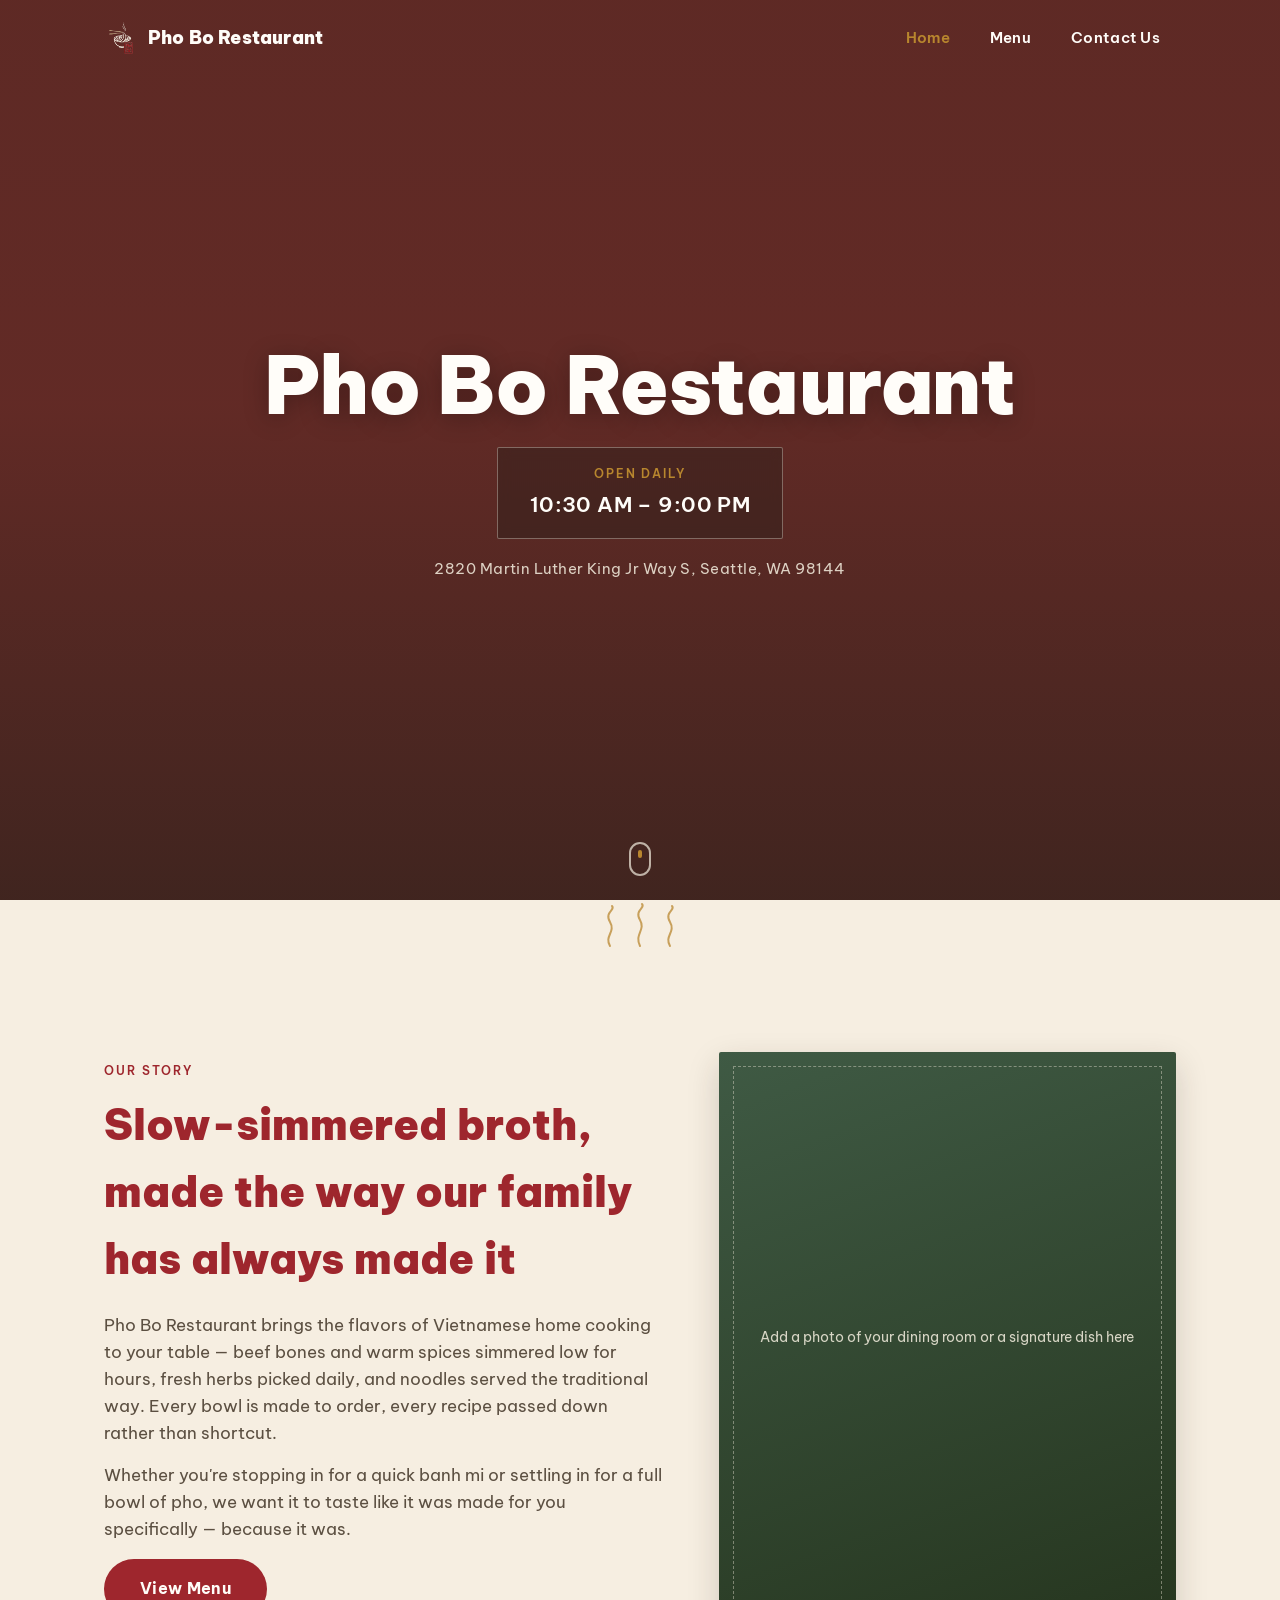
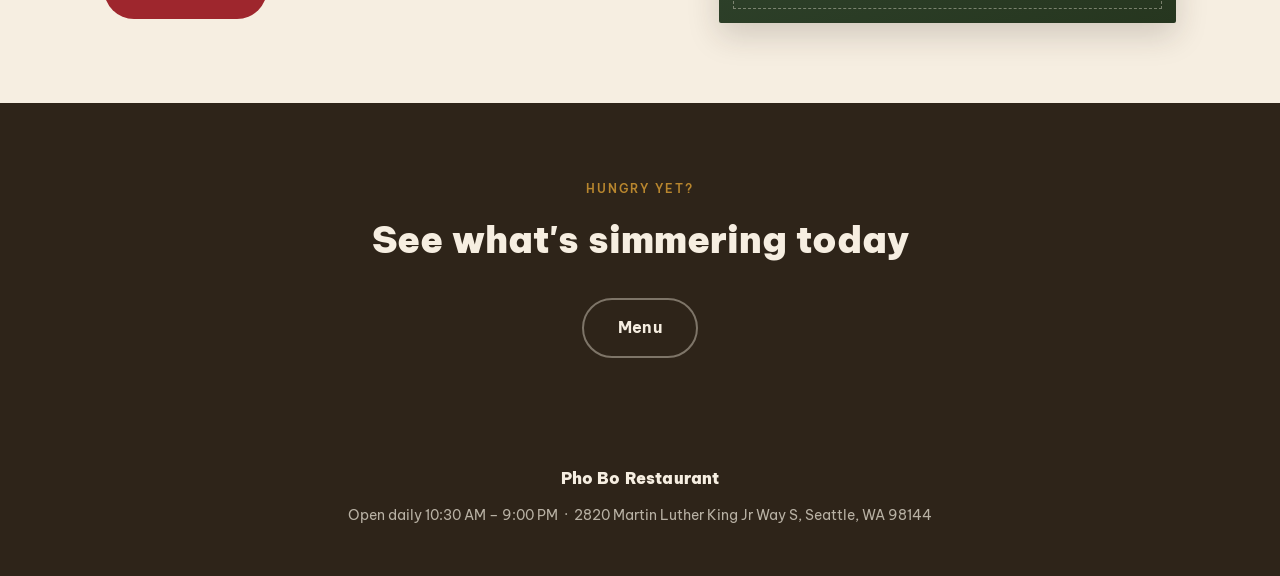
==== index.html @ 1dd61bc6 "add files" ====
<!DOCTYPE html>
<html lang="en">
<head>
<meta charset="UTF-8">
<meta name="viewport" content="width=device-width, initial-scale=1.0">
<title>Pho Bo Restaurant — Vietnamese Kitchen</title>
<meta name="description" content="Pho Bo Restaurant — authentic Vietnamese pho, banh mi, and drinks. Open every day 10:30am–9pm.">
<link rel="preconnect" href="https://fonts.googleapis.com">
<link rel="preconnect" href="https://fonts.gstatic.com" crossorigin>
<link href="https://fonts.googleapis.com/css2?family=Be+Vietnam+Pro:wght@400;500;600;700;900&display=swap" rel="stylesheet">
<link rel="icon" href="images/favicon.png" type="image/png">
<link rel="stylesheet" href="css/style.css">
</head>
<body>

<header class="site-header">
  <div class="wrap">
    <a href="index.html" class="brand">
      <img class="brand-mark brand-mark-light" src="images/logo-light.png" alt="Pho Bo Restaurant logo">
      <img class="brand-mark brand-mark-dark" src="images/logo-transparent.png" alt="Pho Bo Restaurant logo">
      Pho Bo Restaurant
    </a>
    <button class="nav-toggle" aria-label="Toggle navigation">
      <span></span><span></span><span></span>
    </button>
    <nav class="main-nav">
      <a href="index.html">Home</a>
      <a href="menu.html">Menu</a>
      <a href="contact.html">Contact Us</a>
    </nav>
  </div>
</header>

<section class="hero">
  <div class="hero-slides">
    <!-- Replace these background-image URLs with real photos of your food and drinks.
         Add as many .hero-slide divs as you like — the slideshow rotates through all of them. -->
    <div class="hero-slide is-active" style="background-image:url('images/banner-placeholder-1.jpg'); background-color:#7a2e2a;"></div>
    <div class="hero-slide" style="background-image:url('images/banner-placeholder-2.jpg'); background-color:#3f5a44;"></div>
    <div class="hero-slide" style="background-image:url('images/banner-placeholder-3.jpg'); background-color:#c79a45;"></div>
  </div>

  <div class="hero-content">
    <h1 class="hero-name">Pho Bo Restaurant</h1>

    <div class="hours-plaque">
      <span class="eyebrow">Open Daily</span>
      <span class="hours-line">10:30 AM – 9:00 PM</span>
    </div>

    <p class="hero-address">
      2820 Martin Luther King Jr Way S, Seattle, WA 98144
    </p>
  </div>

  <div class="hero-scroll-cue" aria-hidden="true"></div>
</section>

<div class="steam-divider" aria-hidden="true">
  <svg viewBox="0 0 120 40">
    <path class="s1" d="M30 38 C 24 28, 36 24, 30 14 C 24 4, 36 2, 32 -2"/>
    <path class="s2" d="M60 38 C 54 26, 66 22, 60 12 C 54 2, 66 0, 62 -4"/>
    <path class="s3" d="M90 38 C 84 28, 96 24, 90 14 C 84 4, 96 2, 92 -2"/>
  </svg>
</div>

<section class="intro">
  <div class="wrap">
    <div class="intro-copy">
      <span class="eyebrow">Our Story</span>
      <h2>Slow-simmered broth, made the way our family has always made it</h2>
      <p>
        Pho Bo Restaurant brings the flavors of Vietnamese home cooking to your table —
        beef bones and warm spices simmered low for hours, fresh herbs picked daily,
        and noodles served the traditional way. Every bowl is made to order, every
        recipe passed down rather than shortcut.
      </p>
      <p>
        Whether you're stopping in for a quick banh mi or settling in for a full bowl
        of pho, we want it to taste like it was made for you specifically — because it was.
      </p>
      <a href="menu.html" class="btn btn-primary">View Menu</a>
    </div>
    <div class="intro-figure">
      <div class="placeholder-label">Add a photo of your dining room or a signature dish here</div>
    </div>
  </div>
</section>

<section class="cta-section">
  <div class="wrap">
    <span class="eyebrow">Hungry Yet?</span>
    <h2>See what's simmering today</h2>
    <a href="menu.html" class="btn btn-outline">Menu</a>
  </div>
</section>

<footer class="site-footer">
  <div class="wrap">
    <div class="brand">Pho Bo Restaurant</div>
    <p>Open daily 10:30 AM – 9:00 PM &nbsp;·&nbsp; 2820 Martin Luther King Jr Way S, Seattle, WA 98144</p>
  </div>
</footer>

<script src="js/script.js"></script>
</body>
</html>
---- css/style.css ----
/* ============================================
   Pho Bo Restaurant — Design Tokens
   Palette drawn from Vietnamese lacquerware,
   broth, and herb-garnish colors.
   ============================================ */
:root {
  --color-lacquer: #9E262D;      /* brand red — sampled from the menu's category badges & logo stamp */
  --color-lacquer-dark: #711A20; /* shadow / hover state */
  --color-rust: #8A3620;         /* deep rust-brown — sampled from the cafe promo tag */
  --color-gold: #B8862E;         /* broth gold — secondary accent */
  --color-herb: #3F5A44;         /* herb green — tertiary accent for veg/tags */
  --color-rice: #F6EEE1;         /* rice-paper cream — sampled from the menu background */
  --color-rice-dark: #ECE0C8;    /* card / section background */
  --color-ink: #2E2419;          /* warm charcoal — primary text */
  --color-ink-soft: #5B4F41;     /* softened text */
  --color-white: #FFFDF9;

  --font-display: 'Be Vietnam Pro', sans-serif;
  --font-body: 'Be Vietnam Pro', sans-serif;

  --radius-plaque: 2px;
  --shadow-soft: 0 12px 32px rgba(42, 33, 27, 0.18);
  --shadow-card: 0 4px 16px rgba(42, 33, 27, 0.08);

  --max-width: 1120px;
}

* { box-sizing: border-box; }

html { scroll-behavior: smooth; }

body {
  margin: 0;
  font-family: var(--font-body);
  background: var(--color-rice);
  color: var(--color-ink);
  line-height: 1.6;
  -webkit-font-smoothing: antialiased;
}

img { max-width: 100%; display: block; }

a { color: inherit; text-decoration: none; }

.wrap {
  max-width: var(--max-width);
  margin: 0 auto;
  padding: 0 24px;
}

/* ============ Eyebrow / labels ============ */
.eyebrow {
  font-family: var(--font-display);
  font-weight: 600;
  font-size: 0.78rem;
  letter-spacing: 0.16em;
  text-transform: uppercase;
  color: var(--color-lacquer);
}

/* ============ Header / Nav ============ */
.site-header {
  position: fixed;
  top: 0;
  left: 0;
  right: 0;
  z-index: 100;
  padding: 18px 0;
  transition: background 0.35s ease, box-shadow 0.35s ease, padding 0.35s ease;
}

.site-header.is-solid {
  background: var(--color-rice);
  box-shadow: 0 2px 14px rgba(42, 33, 27, 0.10);
  padding: 12px 0;
}

.site-header .wrap {
  display: flex;
  align-items: center;
  justify-content: space-between;
}

.brand {
  font-family: var(--font-display);
  font-weight: 900;
  font-size: 1.15rem;
  letter-spacing: 0.01em;
  color: var(--color-white);
  display: flex;
  align-items: center;
  gap: 10px;
  transition: color 0.35s ease;
}

.site-header.is-solid .brand { color: var(--color-ink); }

.brand-mark {
  width: 34px;
  height: 34px;
  flex-shrink: 0;
  object-fit: contain;
  border-radius: 4px;
}
.brand-mark-dark { display: none; }
.site-header.is-solid .brand-mark-light { display: none; }
.site-header.is-solid .brand-mark-dark { display: block; }

nav.main-nav { display: flex; gap: 8px; align-items: center; }

nav.main-nav a {
  font-family: var(--font-display);
  font-weight: 600;
  font-size: 0.92rem;
  letter-spacing: 0.02em;
  color: var(--color-white);
  padding: 8px 16px;
  border-radius: 999px;
  transition: background 0.25s ease, color 0.35s ease;
}

.site-header.is-solid nav.main-nav a { color: var(--color-ink); }

nav.main-nav a:hover { background: rgba(255,255,255,0.14); }
.site-header.is-solid nav.main-nav a:hover { background: var(--color-rice-dark); }

nav.main-nav a.is-active { color: var(--color-gold); }
.site-header.is-solid nav.main-nav a.is-active { color: var(--color-lacquer); }

.nav-toggle {
  display: none;
  background: none;
  border: none;
  cursor: pointer;
  padding: 6px;
}
.nav-toggle span {
  display: block;
  width: 24px;
  height: 2px;
  background: var(--color-white);
  margin: 5px 0;
  transition: background 0.3s ease;
}
.site-header.is-solid .nav-toggle span { background: var(--color-ink); }

/* ============ Hero Banner (Home) ============ */
.hero {
  position: relative;
  height: 100svh;
  min-height: 560px;
  overflow: hidden;
  color: var(--color-white);
}

.hero-slides {
  position: absolute;
  inset: 0;
}

.hero-slide {
  position: absolute;
  inset: 0;
  background-size: cover;
  background-position: center;
  opacity: 0;
  transform: scale(1.06);
  transition: opacity 1.6s ease, transform 6s ease;
}

.hero-slide.is-active {
  opacity: 1;
  transform: scale(1);
  z-index: 1;
}

.hero::after {
  content: '';
  position: absolute;
  inset: 0;
  background: linear-gradient(180deg, rgba(42,33,27,0.35) 0%, rgba(42,33,27,0.30) 45%, rgba(42,33,27,0.72) 100%);
  z-index: 2;
}

.hero-content {
  position: relative;
  z-index: 3;
  height: 100%;
  display: flex;
  flex-direction: column;
  align-items: center;
  justify-content: center;
  text-align: center;
  padding: 100px 24px 60px;
}

.hero-name {
  font-family: var(--font-display);
  font-weight: 900;
  font-size: clamp(2.4rem, 7vw, 5rem);
  line-height: 1.02;
  letter-spacing: -0.01em;
  margin: 0 0 22px;
  text-shadow: 0 4px 24px rgba(0,0,0,0.28);
}

/* translucent lacquer plaque holding the hours */
.hours-plaque {
  background: rgba(42, 33, 27, 0.42);
  border: 1px solid rgba(244, 238, 223, 0.35);
  backdrop-filter: blur(6px);
  -webkit-backdrop-filter: blur(6px);
  border-radius: var(--radius-plaque);
  padding: 16px 32px;
  display: inline-flex;
  flex-direction: column;
  align-items: center;
  gap: 4px;
}

.hours-plaque .eyebrow { color: var(--color-gold); }

.hours-plaque .hours-line {
  font-family: var(--font-display);
  font-weight: 600;
  font-size: clamp(1rem, 2.4vw, 1.3rem);
  letter-spacing: 0.02em;
}

.hero-address {
  margin-top: 18px;
  font-size: 0.95rem;
  letter-spacing: 0.03em;
  color: rgba(244,238,223,0.85);
}

.hero-address .edit-flag {
  display: inline-block;
  margin-left: 6px;
  font-size: 0.72rem;
  color: var(--color-gold);
  border: 1px dashed rgba(199,154,69,0.6);
  padding: 1px 8px;
  border-radius: 999px;
}

.hero-scroll-cue {
  position: absolute;
  bottom: 24px;
  left: 50%;
  transform: translateX(-50%);
  z-index: 3;
  width: 22px;
  height: 34px;
  border: 2px solid rgba(244,238,223,0.7);
  border-radius: 20px;
}
.hero-scroll-cue::before {
  content: '';
  position: absolute;
  top: 6px;
  left: 50%;
  width: 4px;
  height: 8px;
  background: var(--color-gold);
  border-radius: 4px;
  transform: translateX(-50%);
  animation: cue-drip 1.8s ease-in-out infinite;
}
@keyframes cue-drip {
  0% { opacity: 1; top: 6px; }
  70% { opacity: 0; top: 18px; }
  100% { opacity: 0; top: 6px; }
}

/* ============ Steam divider (signature element) ============ */
.steam-divider {
  display: flex;
  justify-content: center;
  padding: 8px 0;
  color: var(--color-gold);
}
.steam-divider svg { width: 120px; height: 40px; overflow: visible; }
.steam-divider path {
  fill: none;
  stroke: currentColor;
  stroke-width: 2;
  stroke-linecap: round;
  opacity: 0.75;
}
.steam-divider path.s2 { animation: rise 4s ease-in-out infinite; }
.steam-divider path.s1 { animation: rise 4s ease-in-out infinite 0.6s; }
.steam-divider path.s3 { animation: rise 4s ease-in-out infinite 1.2s; }
@keyframes rise {
  0%, 100% { transform: translateY(0); opacity: 0.65; }
  50% { transform: translateY(-4px); opacity: 1; }
}
@media (prefers-reduced-motion: reduce) {
  .steam-divider path { animation: none !important; }
}

/* ============ Intro section ============ */
.intro {
  padding: 96px 0 80px;
}
.intro .wrap {
  display: grid;
  grid-template-columns: 1.1fr 0.9fr;
  gap: 56px;
  align-items: center;
}
.intro-copy h2 {
  font-family: var(--font-display);
  font-weight: 900;
  font-size: clamp(1.8rem, 3.4vw, 2.6rem);
  margin: 10px 0 20px;
  color: var(--color-lacquer);
}
.intro-copy p {
  color: var(--color-ink-soft);
  font-size: 1.05rem;
  margin: 0 0 16px;
  max-width: 52ch;
}
.intro-figure {
  position: relative;
  border-radius: var(--radius-plaque);
  overflow: hidden;
  box-shadow: var(--shadow-soft);
  aspect-ratio: 4/5;
  background: linear-gradient(160deg, var(--color-herb), #26361f);
}
.intro-figure .placeholder-label {
  position: absolute;
  inset: 0;
  display: flex;
  align-items: center;
  justify-content: center;
  text-align: center;
  color: rgba(244,238,223,0.85);
  font-size: 0.85rem;
  padding: 24px;
  border: 1px dashed rgba(244,238,223,0.4);
  margin: 14px;
}

/* ============ CTA section ============ */
.cta-section {
  background: var(--color-ink);
  color: var(--color-rice);
  padding: 72px 0;
  text-align: center;
}
.cta-section .eyebrow { color: var(--color-gold); }
.cta-section h2 {
  font-family: var(--font-display);
  font-weight: 900;
  font-size: clamp(1.7rem, 3.2vw, 2.3rem);
  margin: 10px 0 28px;
}

.btn {
  display: inline-flex;
  align-items: center;
  gap: 10px;
  font-family: var(--font-display);
  font-weight: 700;
  font-size: 1rem;
  letter-spacing: 0.02em;
  padding: 15px 34px;
  border-radius: 999px;
  border: 2px solid transparent;
  cursor: pointer;
  transition: transform 0.2s ease, background 0.25s ease, color 0.25s ease, border-color .25s ease;
}
.btn-primary {
  background: var(--color-lacquer);
  color: var(--color-white);
}
.btn-primary:hover { background: var(--color-lacquer-dark); transform: translateY(-2px); }

.btn-outline {
  background: transparent;
  color: var(--color-rice);
  border-color: rgba(244,238,223,0.4);
}
.btn-outline:hover { border-color: var(--color-gold); color: var(--color-gold); transform: translateY(-2px); }

.btn:focus-visible {
  outline: 3px solid var(--color-gold);
  outline-offset: 2px;
}

/* ============ Page hero (Menu / Contact) ============ */
.page-hero {
  padding: 150px 0 56px;
  background: var(--color-ink);
  color: var(--color-rice);
  position: relative;
}
.page-hero .eyebrow { color: var(--color-gold); }
.page-hero h1 {
  font-family: var(--font-display);
  font-weight: 900;
  font-size: clamp(2rem, 5vw, 3rem);
  margin: 10px 0 0;
}

/* ============ Menu page ============ */
.menu-section { padding: 56px 0 100px; }

.menu-tabs {
  display: flex;
  gap: 8px;
  flex-wrap: wrap;
  justify-content: center;
  margin-bottom: 44px;
  position: sticky;
  top: 72px;
  background: var(--color-rice);
  z-index: 20;
  padding: 12px 0;
}
.menu-tab {
  font-family: var(--font-display);
  font-weight: 600;
  font-size: 0.88rem;
  letter-spacing: 0.02em;
  padding: 9px 20px;
  border-radius: 999px;
  border: 1.5px solid var(--color-rice-dark);
  background: var(--color-white);
  color: var(--color-ink-soft);
  cursor: pointer;
  transition: all 0.2s ease;
}
.menu-tab:hover { border-color: var(--color-gold); }
.menu-tab.is-active {
  background: var(--color-lacquer);
  border-color: var(--color-lacquer);
  color: var(--color-white);
}

.menu-category { margin-bottom: 52px; scroll-margin-top: 130px; }
.menu-category-title {
  display: inline-block;
  font-family: var(--font-display);
  font-weight: 800;
  font-size: 1.05rem;
  letter-spacing: 0.02em;
  color: var(--color-white);
  background: var(--color-lacquer);
  border-radius: 6px;
  padding: 8px 18px;
  margin-bottom: 10px;
}
.menu-category-native {
  font-weight: 400;
  opacity: 0.85;
  font-size: 0.95em;
}
.menu-category-note {
  color: var(--color-ink-soft);
  font-size: 0.92rem;
  margin: 0 0 20px;
  max-width: 60ch;
}
.menu-group-title {
  font-family: var(--font-display);
  font-weight: 900;
  font-size: 1.7rem;
  color: var(--color-rust);
  margin: 0 0 28px;
  padding-bottom: 10px;
  border-bottom: 2px solid var(--color-rice-dark);
}

.menu-grid {
  display: grid;
  grid-template-columns: repeat(auto-fill, minmax(280px, 1fr));
  gap: 16px;
}

.menu-item {
  background: var(--color-white);
  border: 1px solid var(--color-rice-dark);
  border-radius: var(--radius-plaque);
  padding: 18px 20px;
  box-shadow: var(--shadow-card);
}
.menu-item-row {
  display: flex;
  justify-content: space-between;
  align-items: baseline;
  gap: 12px;
}
.menu-item-name {
  font-family: var(--font-display);
  font-weight: 700;
  font-size: 1.02rem;
}
.menu-item-price {
  font-family: var(--font-display);
  font-weight: 700;
  color: var(--color-lacquer);
  white-space: nowrap;
}
.menu-item-desc {
  margin: 6px 0 0;
  font-size: 0.9rem;
  color: var(--color-ink-soft);
}
.menu-item-tag {
  display: inline-block;
  margin-top: 8px;
  font-size: 0.68rem;
  letter-spacing: 0.06em;
  text-transform: uppercase;
  color: var(--color-herb);
  border: 1px solid var(--color-herb);
  border-radius: 999px;
  padding: 2px 9px;
}

.menu-group { margin-bottom: 64px; }

.star {
  color: var(--color-gold);
  margin-right: 4px;
}

.menu-item.is-popular { border-color: var(--color-gold); }

.menu-item-sizes {
  display: flex;
  gap: 14px;
  font-family: var(--font-display);
  font-weight: 700;
  color: var(--color-lacquer);
  white-space: nowrap;
  font-size: 0.92rem;
}
.menu-item-sizes span.size-label {
  color: var(--color-ink-soft);
  font-weight: 500;
  font-size: 0.78rem;
  display: block;
  text-transform: uppercase;
  letter-spacing: 0.04em;
}

.promo-banner {
  display: flex;
  flex-wrap: wrap;
  gap: 10px;
  align-items: center;
  justify-content: center;
  max-width: 640px;
  margin: 0 auto 40px;
  text-align: center;
  background: #F8E9B0;
  border: 1px solid #E8CE84;
  border-radius: var(--radius-plaque);
  padding: 12px 20px;
}
.promo-banner .promo-tag {
  font-family: var(--font-display);
  font-weight: 800;
  font-size: 0.85rem;
  letter-spacing: 0.03em;
  color: var(--color-white);
  background: var(--color-rust);
  border-radius: 999px;
  padding: 5px 16px;
}
.promo-banner span.promo-text {
  font-size: 0.9rem;
  color: var(--color-ink-soft);
}

.menu-footnote {
  max-width: 720px;
  margin: 40px auto 0;
  text-align: center;
  font-size: 0.82rem;
  font-style: italic;
  color: var(--color-ink-soft);
  border-top: 1px solid var(--color-rice-dark);
  padding-top: 20px;
}

.menu-upload-note {
  max-width: 640px;
  margin: 0 auto 48px;
  text-align: center;
  color: var(--color-ink-soft);
  background: var(--color-rice-dark);
  border-radius: var(--radius-plaque);
  padding: 16px 22px;
  font-size: 0.92rem;
}

/* ============ Contact page ============ */
.contact-section { padding: 64px 0 100px; }
.contact-grid {
  display: grid;
  grid-template-columns: 1fr 1fr;
  gap: 40px;
}
.contact-card {
  background: var(--color-white);
  border: 1px solid var(--color-rice-dark);
  border-radius: var(--radius-plaque);
  padding: 32px;
  box-shadow: var(--shadow-card);
}
.contact-card h3 {
  font-family: var(--font-display);
  font-size: 0.85rem;
  letter-spacing: 0.1em;
  text-transform: uppercase;
  color: var(--color-gold);
  margin: 0 0 14px;
}
.contact-detail {
  font-family: var(--font-display);
  font-weight: 700;
  font-size: 1.4rem;
  color: var(--color-ink);
  margin: 0 0 6px;
}
.contact-sub { color: var(--color-ink-soft); font-size: 0.95rem; margin: 0; }

.contact-hours-list {
  list-style: none;
  padding: 0;
  margin: 0;
}
.contact-hours-list li {
  display: flex;
  justify-content: space-between;
  padding: 9px 0;
  border-bottom: 1px solid var(--color-rice-dark);
  font-size: 0.95rem;
}
.contact-hours-list li:last-child { border-bottom: none; }

.map-embed {
  border-radius: var(--radius-plaque);
  overflow: hidden;
  aspect-ratio: 16/10;
  margin-top: 24px;
  box-shadow: var(--shadow-card);
  border: 1px solid var(--color-rice-dark);
}
.map-embed iframe { width: 100%; height: 100%; }

.email-note {
  margin-top: 24px;
  font-size: 0.88rem;
  color: var(--color-ink-soft);
  font-style: italic;
}

/* ============ Footer ============ */
.site-footer {
  background: var(--color-ink);
  color: rgba(244,238,223,0.7);
  padding: 36px 0;
  text-align: center;
  font-size: 0.85rem;
}
.site-footer .brand {
  color: var(--color-rice);
  justify-content: center;
  margin-bottom: 10px;
  font-size: 1rem;
}

/* ============ Responsive ============ */
@media (max-width: 860px) {
  .intro .wrap { grid-template-columns: 1fr; }
  .intro-figure { order: -1; aspect-ratio: 16/10; }
  .contact-grid { grid-template-columns: 1fr; }
}

@media (max-width: 720px) {
  nav.main-nav {
    position: fixed;
    top: 0; right: 0;
    height: 100vh;
    width: min(78vw, 320px);
    background: var(--color-ink);
    flex-direction: column;
    justify-content: center;
    align-items: flex-start;
    padding: 40px;
    gap: 6px;
    transform: translateX(100%);
    transition: transform 0.35s ease;
    z-index: 200;
  }
  nav.main-nav.is-open { transform: translateX(0); }
  nav.main-nav a { color: var(--color-rice) !important; width: 100%; padding: 12px 0; }
  .nav-toggle { display: block; z-index: 210; }
  .menu-tabs { top: 60px; }
}

@media (max-width: 480px) {
  .hours-plaque { padding: 14px 22px; }
  .intro { padding: 64px 0 56px; }
}
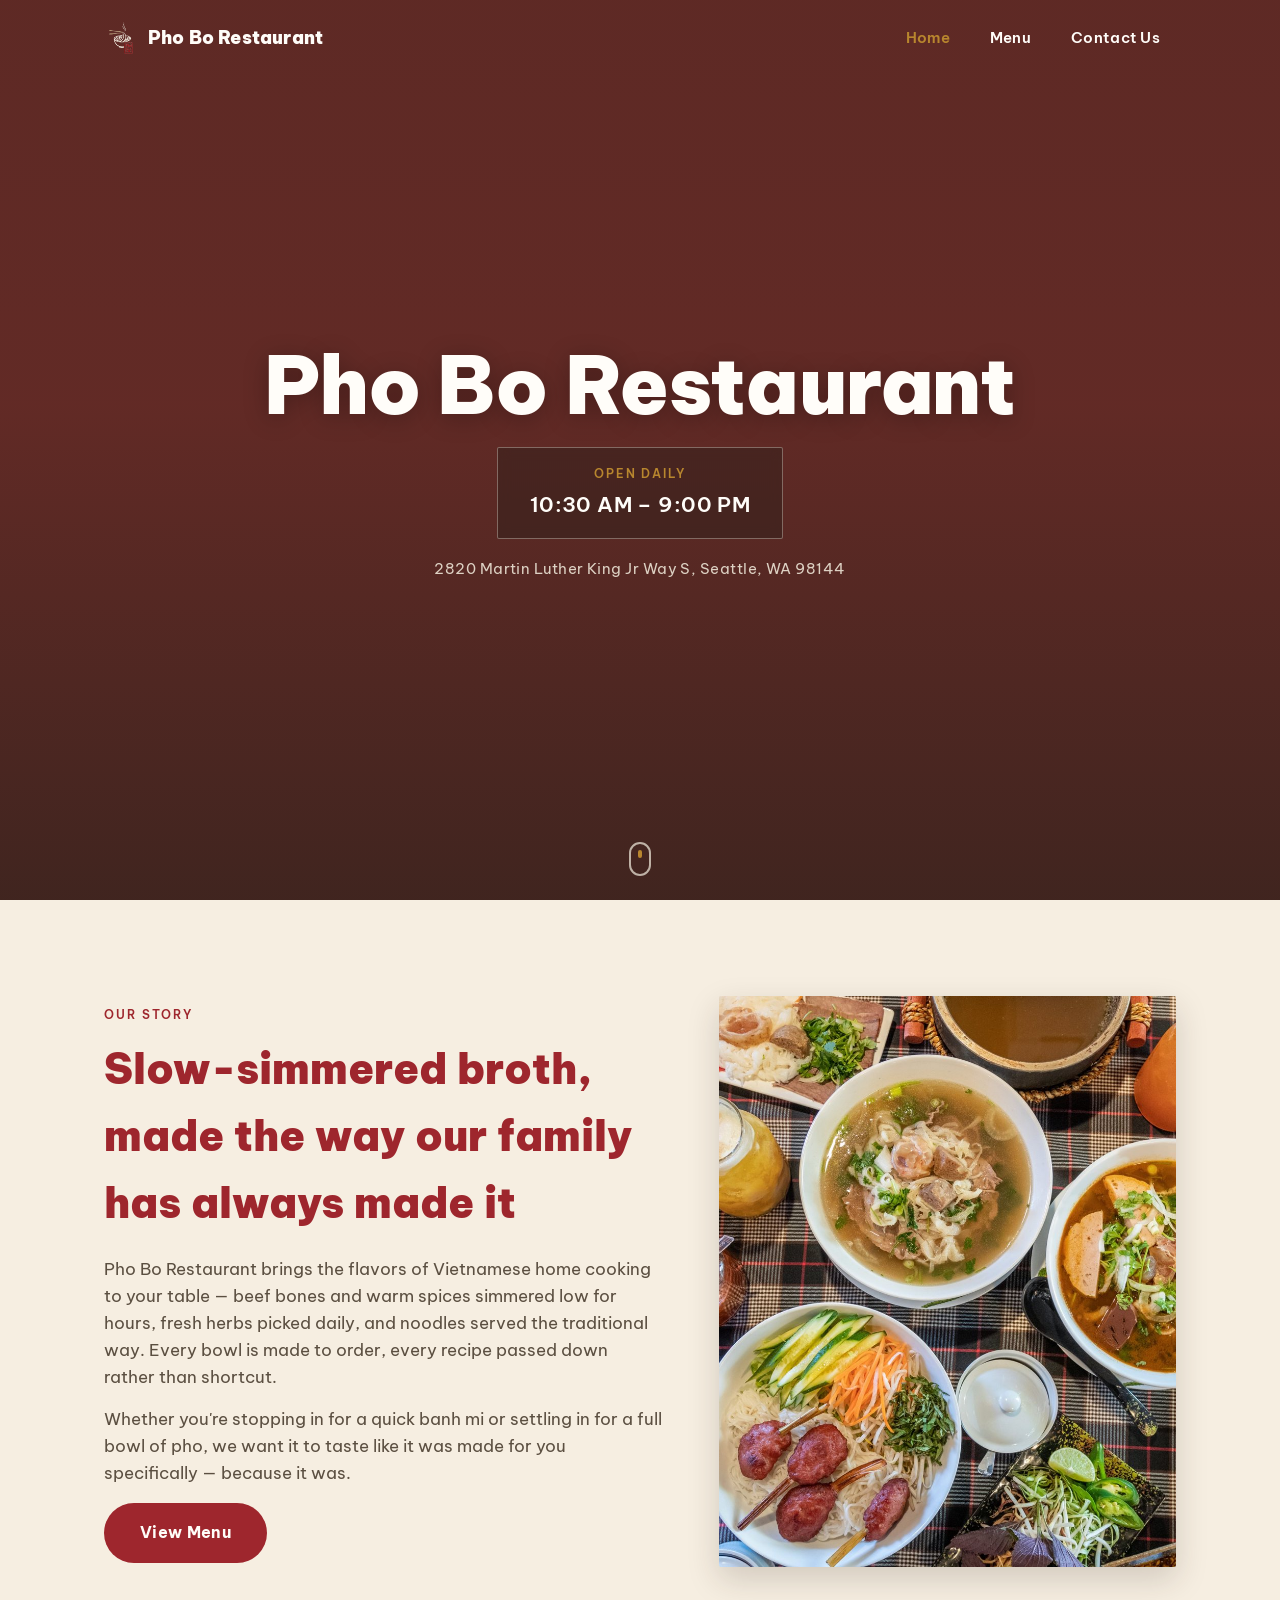
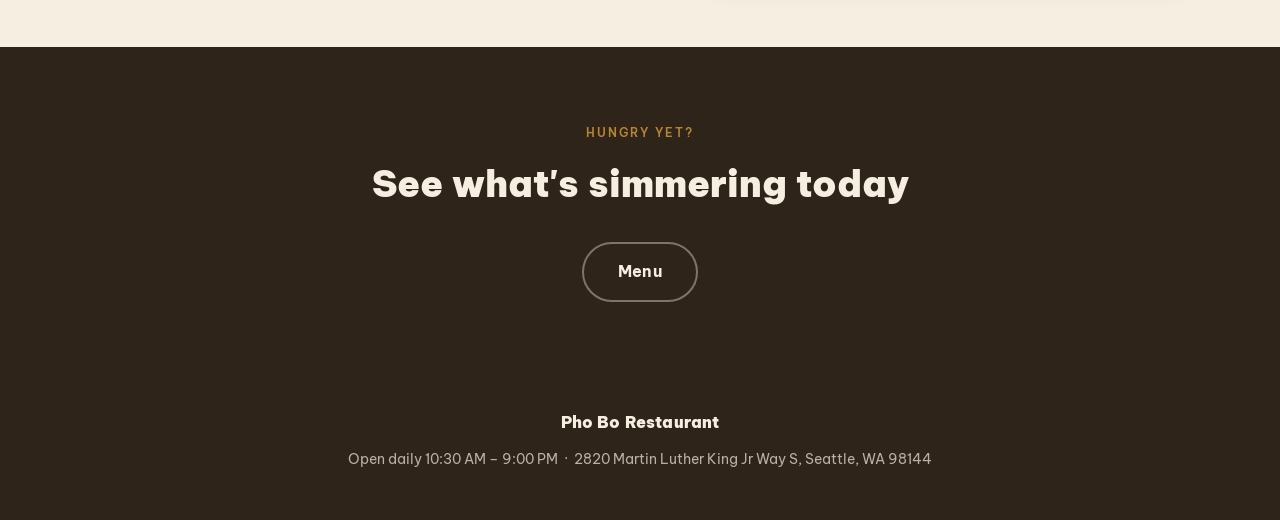
==== commit 8d40ab96: "Current live version" ====
--- a/index.html
+++ b/index.html
@@ -56,14 +56,6 @@
   <div class="hero-scroll-cue" aria-hidden="true"></div>
 </section>
 
-<div class="steam-divider" aria-hidden="true">
-  <svg viewBox="0 0 120 40">
-    <path class="s1" d="M30 38 C 24 28, 36 24, 30 14 C 24 4, 36 2, 32 -2"/>
-    <path class="s2" d="M60 38 C 54 26, 66 22, 60 12 C 54 2, 66 0, 62 -4"/>
-    <path class="s3" d="M90 38 C 84 28, 96 24, 90 14 C 84 4, 96 2, 92 -2"/>
-  </svg>
-</div>
-
 <section class="intro">
   <div class="wrap">
     <div class="intro-copy">
@@ -82,7 +74,7 @@
       <a href="menu.html" class="btn btn-primary">View Menu</a>
     </div>
     <div class="intro-figure">
-      <div class="placeholder-label">Add a photo of your dining room or a signature dish here</div>
+      <img src="images/intro-dishes.jpg" alt="A spread of Pho Bo dishes from above: beef pho, bun bo Hue, vermicelli with grilled pork sausage, and fresh fruit teas" loading="lazy">
     </div>
   </div>
 </section>
--- a/css/style.css
+++ b/css/style.css
@@ -273,32 +273,6 @@
   100% { opacity: 0; top: 6px; }
 }
 
-/* ============ Steam divider (signature element) ============ */
-.steam-divider {
-  display: flex;
-  justify-content: center;
-  padding: 8px 0;
-  color: var(--color-gold);
-}
-.steam-divider svg { width: 120px; height: 40px; overflow: visible; }
-.steam-divider path {
-  fill: none;
-  stroke: currentColor;
-  stroke-width: 2;
-  stroke-linecap: round;
-  opacity: 0.75;
-}
-.steam-divider path.s2 { animation: rise 4s ease-in-out infinite; }
-.steam-divider path.s1 { animation: rise 4s ease-in-out infinite 0.6s; }
-.steam-divider path.s3 { animation: rise 4s ease-in-out infinite 1.2s; }
-@keyframes rise {
-  0%, 100% { transform: translateY(0); opacity: 0.65; }
-  50% { transform: translateY(-4px); opacity: 1; }
-}
-@media (prefers-reduced-motion: reduce) {
-  .steam-divider path { animation: none !important; }
-}
-
 /* ============ Intro section ============ */
 .intro {
   padding: 96px 0 80px;
@@ -328,20 +302,13 @@
   overflow: hidden;
   box-shadow: var(--shadow-soft);
   aspect-ratio: 4/5;
-  background: linear-gradient(160deg, var(--color-herb), #26361f);
-}
-.intro-figure .placeholder-label {
-  position: absolute;
-  inset: 0;
-  display: flex;
-  align-items: center;
-  justify-content: center;
-  text-align: center;
-  color: rgba(244,238,223,0.85);
-  font-size: 0.85rem;
-  padding: 24px;
-  border: 1px dashed rgba(244,238,223,0.4);
-  margin: 14px;
+  background: var(--color-rice-dark);
+}
+.intro-figure img {
+  width: 100%;
+  height: 100%;
+  object-fit: cover;
+  object-position: 38% center; /* keeps the pho bowl centered when cropped to portrait */
 }
 
 /* ============ CTA section ============ */
@@ -547,35 +514,6 @@
   display: block;
   text-transform: uppercase;
   letter-spacing: 0.04em;
-}
-
-.promo-banner {
-  display: flex;
-  flex-wrap: wrap;
-  gap: 10px;
-  align-items: center;
-  justify-content: center;
-  max-width: 640px;
-  margin: 0 auto 40px;
-  text-align: center;
-  background: #F8E9B0;
-  border: 1px solid #E8CE84;
-  border-radius: var(--radius-plaque);
-  padding: 12px 20px;
-}
-.promo-banner .promo-tag {
-  font-family: var(--font-display);
-  font-weight: 800;
-  font-size: 0.85rem;
-  letter-spacing: 0.03em;
-  color: var(--color-white);
-  background: var(--color-rust);
-  border-radius: 999px;
-  padding: 5px 16px;
-}
-.promo-banner span.promo-text {
-  font-size: 0.9rem;
-  color: var(--color-ink-soft);
 }
 
 .menu-footnote {
